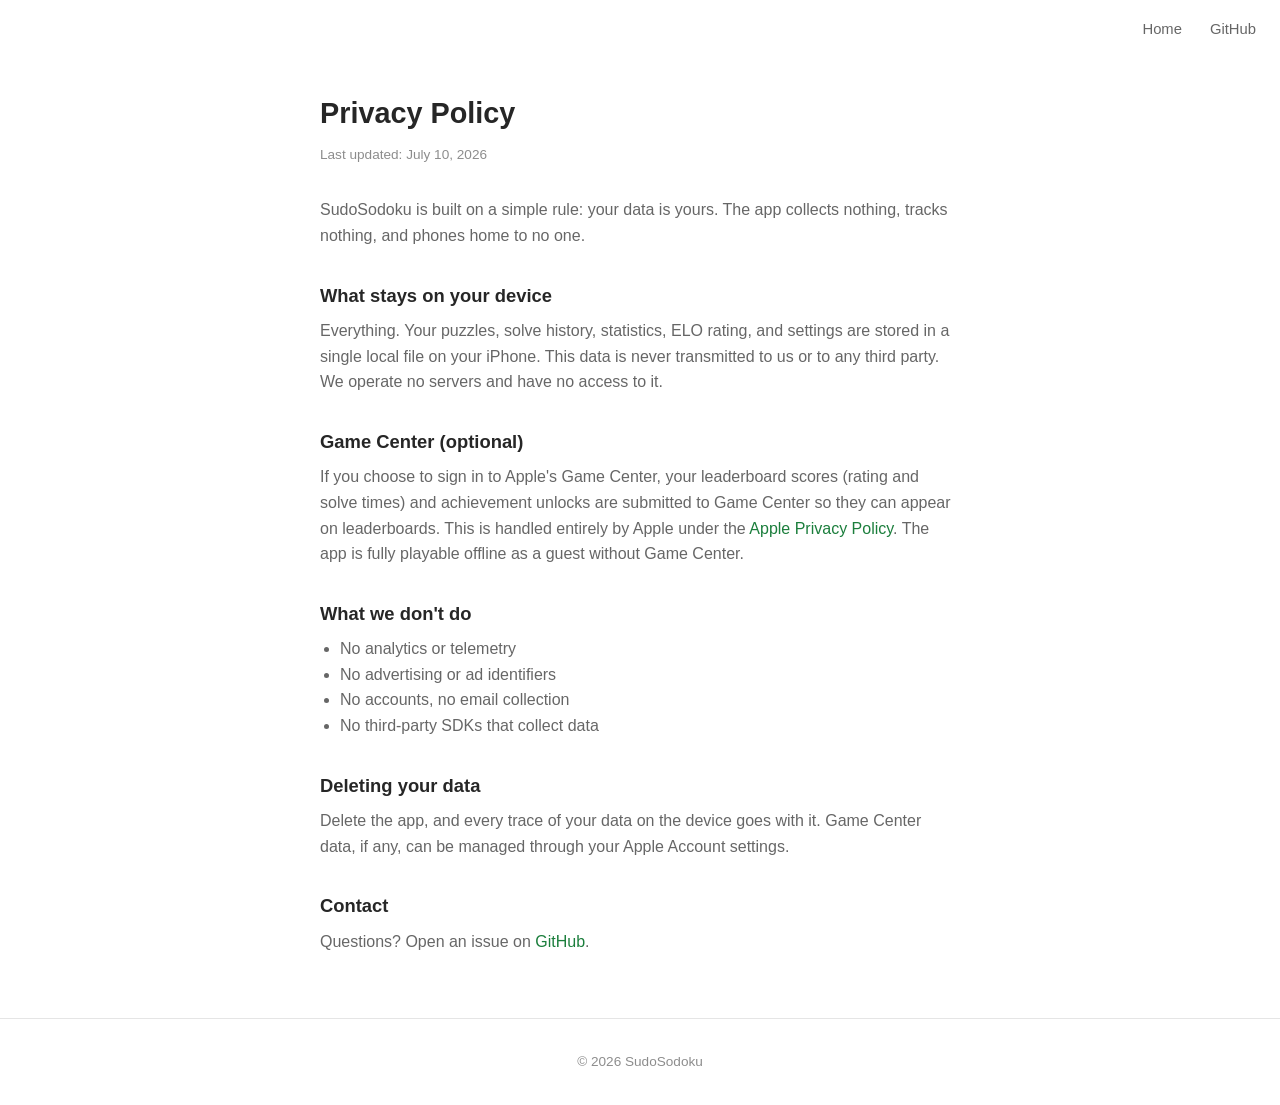
==== privacy.html @ 843bc55e "Initial site: CotEditor-style landing page + privacy policy Plain HTML/CSS, no build step. Apple-min" ====
<!DOCTYPE html>
<html lang="en">

<head>
	<meta charset="UTF-8"/>

	<title>Privacy Policy — SudoSodoku</title>

	<meta name="viewport" content="width=device-width, initial-scale=1"/>
	<meta name="description" content="SudoSodoku privacy policy: everything stays on your device."/>

	<link rel="icon" href="favicon.png" type="image/png"/>
	<link rel="stylesheet" href="css/main.css"/>
	<style>
		article {
			max-width: 40rem;
			margin-inline: auto;
			padding: 2rem 1.5rem 4rem;
		}
		article h1 {
			font-size: 1.8rem;
			margin-block-end: 0.5rem;
		}
		article .updated {
			font-size: 0.85rem;
			color: var(--tertiary-text);
			margin-block-end: 2rem;
		}
		article h2 {
			font-size: 1.15rem;
			text-align: start;
			margin-block: 2rem 0.5rem;
		}
		article p, article li {
			color: var(--secondary-text);
		}
		article ul {
			padding-inline-start: 1.25rem;
		}
	</style>
</head>


<body>

<header>
	<nav><ul>
		<li><a href="./">Home</a></li>
		<li><a href="https://github.com/SudoSodokuApp/SudoSodoku" rel="external">GitHub</a></li>
	</ul></nav>
</header>


<main>
	<article>
		<h1>Privacy Policy</h1>
		<p class="updated">Last updated: July 10, 2026</p>

		<p>SudoSodoku is built on a simple rule: your data is yours.
		The app collects nothing, tracks nothing, and phones home to no one.</p>

		<h2>What stays on your device</h2>
		<p>Everything. Your puzzles, solve history, statistics, ELO rating, and
		settings are stored in a single local file on your iPhone. This data is
		never transmitted to us or to any third party. We operate no servers
		and have no access to it.</p>

		<h2>Game Center (optional)</h2>
		<p>If you choose to sign in to Apple's Game Center, your leaderboard
		scores (rating and solve times) and achievement unlocks are submitted
		to Game Center so they can appear on leaderboards. This is handled
		entirely by Apple under the
		<a href="https://www.apple.com/legal/privacy/" rel="external">Apple Privacy Policy</a>.
		The app is fully playable offline as a guest without Game Center.</p>

		<h2>What we don't do</h2>
		<ul>
			<li>No analytics or telemetry</li>
			<li>No advertising or ad identifiers</li>
			<li>No accounts, no email collection</li>
			<li>No third-party SDKs that collect data</li>
		</ul>

		<h2>Deleting your data</h2>
		<p>Delete the app, and every trace of your data on the device goes with
		it. Game Center data, if any, can be managed through your Apple
		Account settings.</p>

		<h2>Contact</h2>
		<p>Questions? Open an issue on
		<a href="https://github.com/SudoSodokuApp/SudoSodoku/issues" rel="external">GitHub</a>.</p>
	</article>
</main>


<footer>
	<p class="copyright">© 2026 SudoSodoku</p>
</footer>
</body>
</html>
---- css/main.css ----
@charset "UTF-8";

/* == base ============================================================== */

:root {
	color-scheme: light dark;

	--background: light-dark(white, hsl(216, 33%, 7%));
	--text: light-dark(hsla(0, 0%, 0%, .85), hsla(0, 0%, 100%, .9));
	--secondary-text: light-dark(hsla(0, 0%, 0%, .6), hsla(0, 0%, 100%, .62));
	--tertiary-text: light-dark(hsla(0, 0%, 0%, .45), hsla(0, 0%, 100%, .45));
	--separator: light-dark(hsla(0, 0%, 0%, .1), hsla(0, 0%, 100%, .12));
	--card-background: light-dark(hsla(0, 0%, 0%, .03), hsla(0, 0%, 100%, .05));
	--accent: light-dark(hsl(140, 65%, 30%), hsl(142, 70%, 55%));

	/* the terminal is always dark; that's the product */
	--terminal-bg: #0D121A;
	--terminal-green: hsl(142, 70%, 55%);

	--mono: ui-monospace, 'SF Mono', 'Menlo', 'Cascadia Mono', monospace;
}

* {
	margin: 0;
	padding: 0;
}

body {
	font: 1rem/1.6 -apple-system, BlinkMacSystemFont, 'SF Pro', 'Helvetica Neue', 'Segoe UI', sans-serif;
	color: var(--text);
	background: var(--background);
	-webkit-text-size-adjust: 100%;
}

a {
	color: var(--accent);
	text-decoration: none;
}
a:hover {
	text-decoration: underline;
}

code {
	font-family: var(--mono);
	font-size: 0.925em;
}

h2 {
	font-size: 1.6rem;
	font-weight: 600;
	text-align: center;
	margin-block-end: 2.5rem;
}

h3 {
	font-size: 1.05rem;
	font-weight: 600;
}

main > section {
	padding: 3rem 1.5rem;
}


/* == header ============================================================ */

header nav ul {
	display: flex;
	justify-content: flex-end;
	gap: 1.75rem;
	list-style: none;
	padding: 1rem 1.5rem;
}

header nav a {
	color: var(--secondary-text);
	font-size: 0.925rem;
}
header nav a:hover {
	color: var(--accent);
	text-decoration: none;
}


/* == hero ============================================================== */

#top {
	text-align: center;
	padding-block-start: 2.5rem;
	padding-block-end: 1.5rem;
}

.appicon {
	border-radius: 28px;
	box-shadow: 0 8px 32px hsla(142, 70%, 45%, .25);
}

#top h1 {
	font-family: var(--mono);
	font-size: 2.4rem;
	font-weight: 700;
	letter-spacing: -0.02em;
	margin-block-start: 1.25rem;
}

.tagline {
	font-size: 1.15rem;
	color: var(--secondary-text);
	margin-block-start: 0.25rem;
}

#latest {
	margin-block-start: 2rem;
}

.download {
	display: inline-block;
	padding: 0.65em 1.5em;
	border: 1px solid var(--separator);
	border-radius: 2em;
	font-size: 0.95rem;
	font-weight: 500;
}

.coming-soon {
	color: var(--secondary-text);
	background: var(--card-background);
	cursor: default;
}

.platform {
	font-family: var(--mono);
	font-size: 0.8rem;
	color: var(--tertiary-text);
	margin-block-start: 1rem;
}


/* == terminal ========================================================== */

#terminal {
	padding-block: 1.5rem 0;
}

#terminal .window {
	max-width: 34rem;
	margin-inline: auto;
	background: var(--terminal-bg);
	border-radius: 12px;
	border: 1px solid light-dark(hsla(216, 33%, 7%, .15), hsla(0, 0%, 100%, .12));
	box-shadow: 0 20px 60px light-dark(hsla(216, 33%, 20%, .25), hsla(0, 0%, 0%, .6));
	overflow: hidden;
}

#terminal .titlebar {
	display: flex;
	gap: 8px;
	padding: 12px 14px;
	border-block-end: 1px solid hsla(0, 0%, 100%, .07);
}

#terminal .titlebar i {
	width: 12px;
	height: 12px;
	border-radius: 50%;
	background: hsla(0, 0%, 100%, .16);
}

#terminal pre {
	padding: 1.1rem 1.3rem 1.3rem;
	overflow-x: auto;
	font-family: var(--mono);
	font-size: 0.85rem;
	line-height: 1.75;
	color: var(--terminal-green);
	text-shadow: 0 0 8px hsla(142, 70%, 55%, .35);
}

@media (max-width: 480px) {
	#terminal pre {
		padding: 1rem;
		font-size: 0.72rem;
	}
}

.cursor {
	animation: blink 1.1s steps(1) infinite;
}

@keyframes blink {
	50% { opacity: 0; }
}

@media (prefers-reduced-motion: reduce) {
	.cursor { animation: none; }
}


/* == lead ============================================================== */

#lead {
	text-align: center;
	font-size: 1.7rem;
	font-weight: 300;
	color: var(--secondary-text);
	padding: 4rem 1.5rem 1rem;
}


/* == highlights ======================================================== */

#highlights {
	display: grid;
	grid-template-columns: repeat(auto-fit, minmax(15rem, 1fr));
	gap: 2.5rem;
	max-width: 60rem;
	margin-inline: auto;
}

#highlights h2 {
	grid-column: 1 / -1;
	margin-block-end: 0;
}

#highlights section {
	text-align: center;
}

#highlights .cmd {
	font-family: var(--mono);
	font-size: 0.85rem;
	color: var(--accent);
	margin-block: 0.4rem 0.6rem;
}

#highlights p:not(.cmd) {
	font-size: 0.95rem;
	color: var(--secondary-text);
	text-align: start;
}


/* == features ========================================================== */

#features {
	max-width: 60rem;
	margin-inline: auto;
}

#features h2 {
	font-family: var(--mono);
	font-weight: 500;
	color: var(--tertiary-text);
}
#features h2::before { content: '# '; }

#features > div {
	display: grid;
	grid-template-columns: repeat(auto-fit, minmax(16rem, 1fr));
	gap: 1.25rem;
}

#features > div > section {
	padding: 1.4rem 1.5rem;
	background: var(--card-background);
	border-radius: 14px;
}

#features h3 {
	margin-block-end: 0.4rem;
}

#features p {
	font-size: 0.925rem;
	color: var(--secondary-text);
}


/* == develop =========================================================== */

#develop {
	text-align: center;
	padding-block: 4.5rem;
}

#develop p {
	color: var(--secondary-text);
	max-width: 32rem;
	margin: 0.5rem auto 0;
}

#develop .github {
	display: inline-block;
	margin-block-start: 1.75rem;
	padding: 0.65em 1.5em;
	border: 1px solid var(--accent);
	border-radius: 2em;
	font-size: 0.95rem;
	font-weight: 500;
}
#develop .github:hover {
	background: var(--accent);
	color: var(--background);
	text-decoration: none;
}


/* == footer ============================================================ */

footer {
	border-block-start: 1px solid var(--separator);
	padding: 2rem 1.5rem;
	text-align: center;
}

footer .copyright {
	font-size: 0.85rem;
	color: var(--tertiary-text);
}
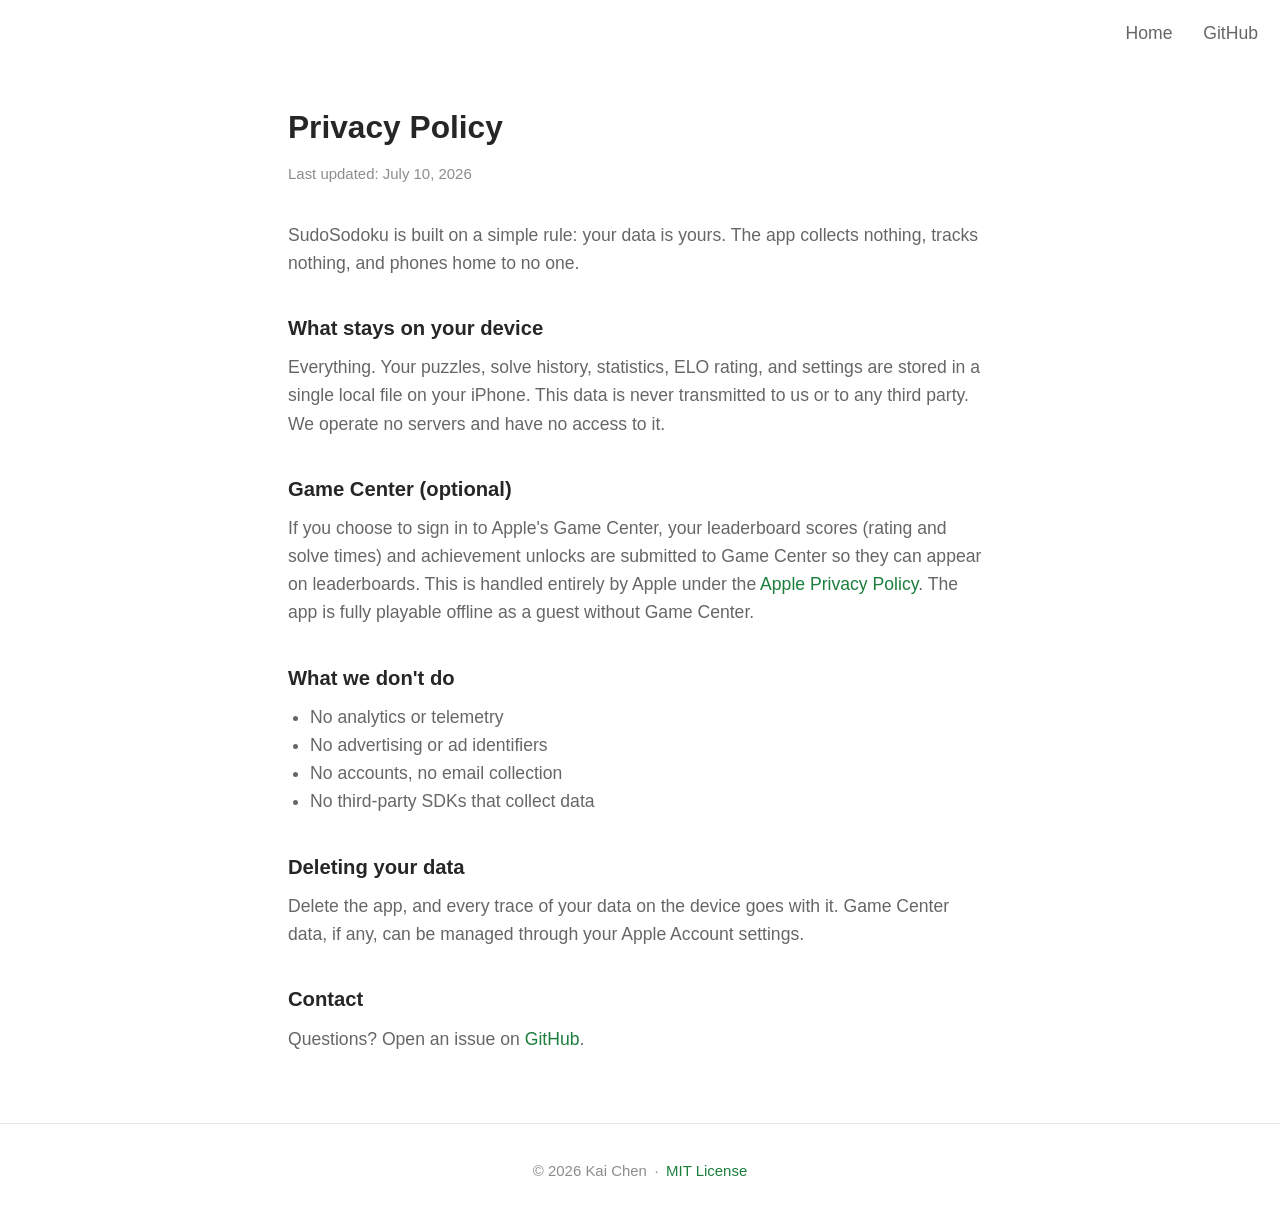
==== commit f11be2ed: "Add MIT License attribution to footers and develop section Co-Authored-By: Claude Fable 5 <noreply@a" ====
--- a/privacy.html
+++ b/privacy.html
@@ -94,7 +94,7 @@
 
 
 <footer>
-	<p class="copyright">© 2026 SudoSodoku</p>
+	<p class="copyright">© 2026 Kai Chen&ensp;·&ensp;<a href="https://github.com/SudoSodokuApp/SudoSodoku/blob/main/LICENSE" rel="external">MIT License</a></p>
 </footer>
 </body>
 </html>
--- a/css/main.css
+++ b/css/main.css
@@ -25,6 +25,11 @@
 	padding: 0;
 }
 
+html {
+	/* global type scale: all rem-based sizes and widths grow together */
+	font-size: 110%;
+}
+
 body {
 	font: 1rem/1.6 -apple-system, BlinkMacSystemFont, 'SF Pro', 'Helvetica Neue', 'Segoe UI', sans-serif;
 	color: var(--text);
@@ -58,7 +63,7 @@
 }
 
 main > section {
-	padding: 3rem 1.5rem;
+	padding: 3rem 1.25rem;
 }
 
 
@@ -69,12 +74,12 @@
 	justify-content: flex-end;
 	gap: 1.75rem;
 	list-style: none;
-	padding: 1rem 1.5rem;
+	padding: 1.1rem 1.25rem;
 }
 
 header nav a {
 	color: var(--secondary-text);
-	font-size: 0.925rem;
+	font-size: 1rem;
 }
 header nav a:hover {
 	color: var(--accent);
@@ -163,8 +168,12 @@
 	width: 12px;
 	height: 12px;
 	border-radius: 50%;
-	background: hsla(0, 0%, 100%, .16);
-}
+}
+
+/* macOS traffic lights */
+#terminal .titlebar i:nth-child(1) { background: #FF5F57; }
+#terminal .titlebar i:nth-child(2) { background: #FEBC2E; }
+#terminal .titlebar i:nth-child(3) { background: #28C840; }
 
 #terminal pre {
 	padding: 1.1rem 1.3rem 1.3rem;
@@ -177,9 +186,12 @@
 }
 
 @media (max-width: 480px) {
+	#terminal {
+		padding-inline: 0.75rem;
+	}
 	#terminal pre {
-		padding: 1rem;
-		font-size: 0.72rem;
+		padding: 0.9rem 1rem;
+		font-size: 0.62rem;
 	}
 }
 
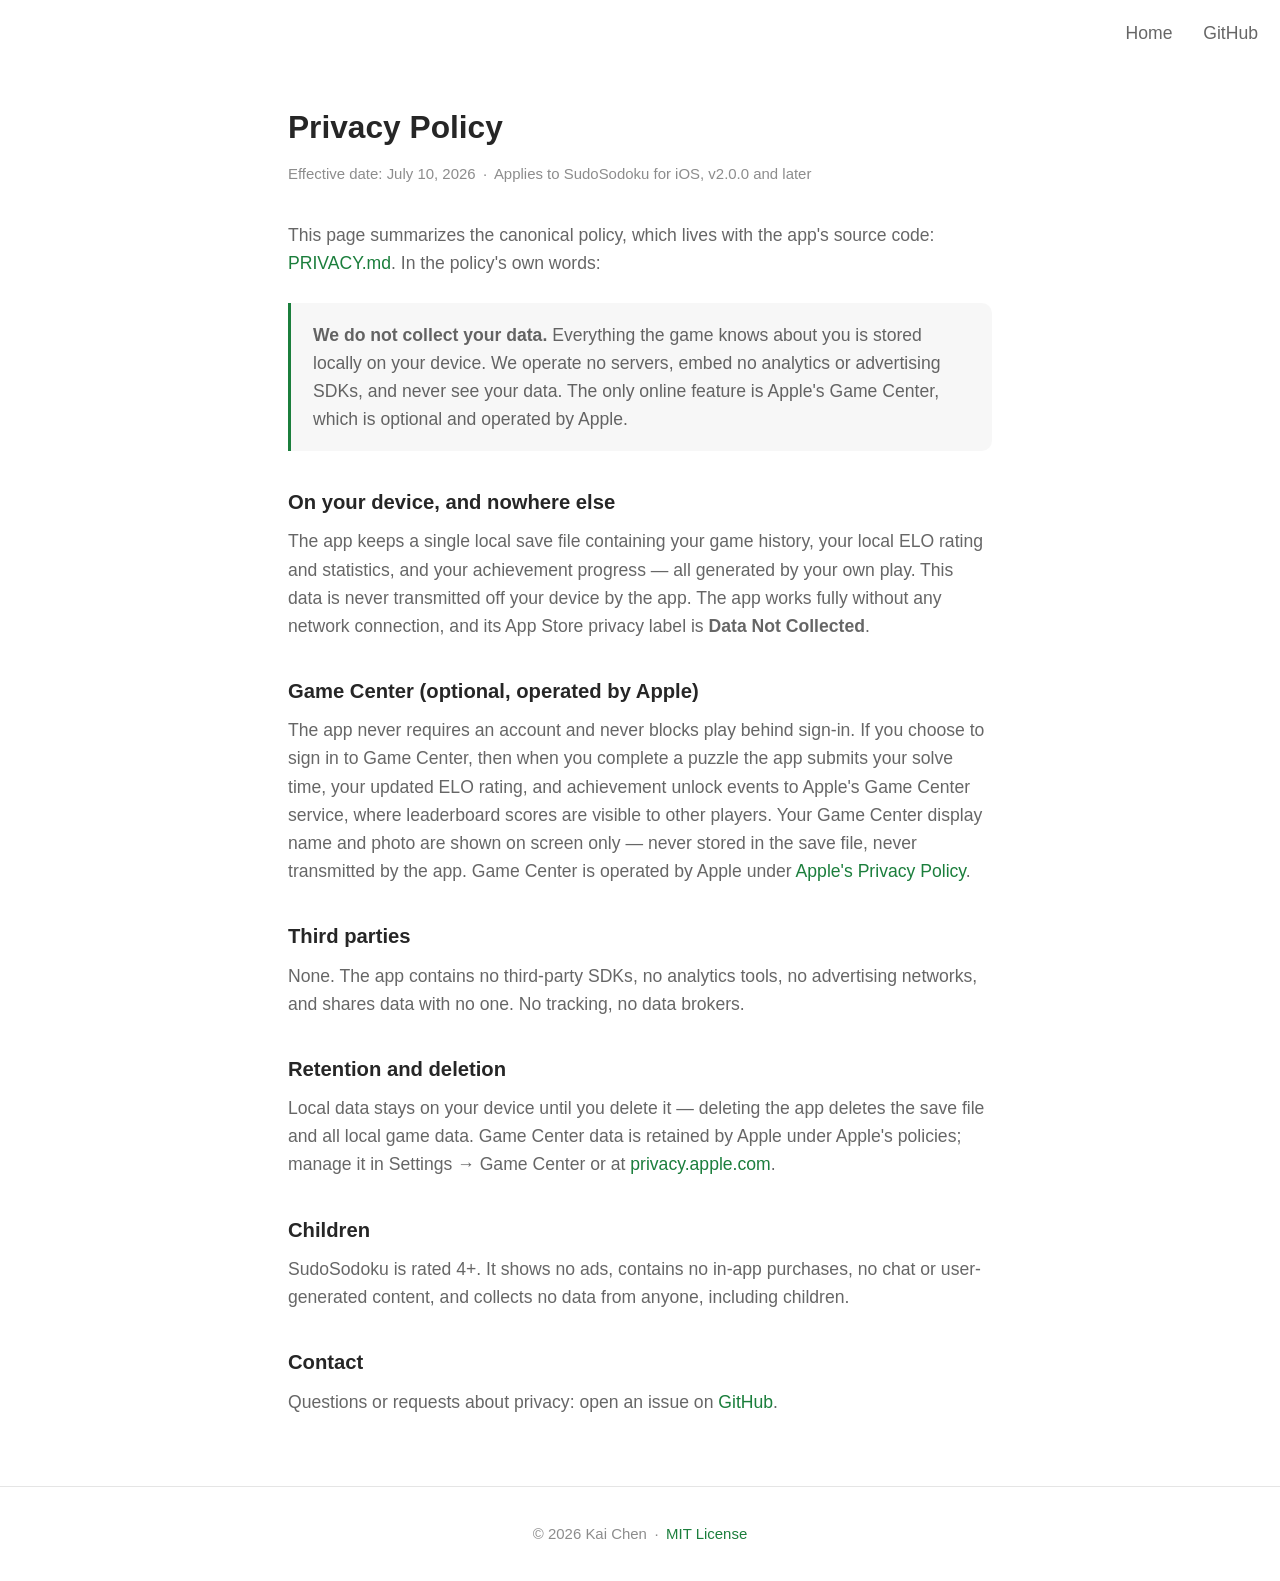
==== commit 03329a74: "Apply v2.0 launch brief: new slogan, four-pillar highlights, privacy page quotes PRIVACY.md - Slogan" ====
--- a/privacy.html
+++ b/privacy.html
@@ -7,7 +7,7 @@
 	<title>Privacy Policy — SudoSodoku</title>
 
 	<meta name="viewport" content="width=device-width, initial-scale=1"/>
-	<meta name="description" content="SudoSodoku privacy policy: everything stays on your device."/>
+	<meta name="description" content="SudoSodoku privacy policy: we do not collect your data. Everything stays on your device."/>
 
 	<link rel="icon" href="favicon.png" type="image/png"/>
 	<link rel="stylesheet" href="css/main.css"/>
@@ -15,7 +15,7 @@
 		article {
 			max-width: 40rem;
 			margin-inline: auto;
-			padding: 2rem 1.5rem 4rem;
+			padding: 2rem 1.25rem 4rem;
 		}
 		article h1 {
 			font-size: 1.8rem;
@@ -37,6 +37,13 @@
 		article ul {
 			padding-inline-start: 1.25rem;
 		}
+		article blockquote {
+			margin-block: 1.5rem;
+			padding: 1rem 1.25rem;
+			border-inline-start: 3px solid var(--accent);
+			background: var(--card-background);
+			border-radius: 0 10px 10px 0;
+		}
 	</style>
 </head>
 
@@ -54,40 +61,58 @@
 <main>
 	<article>
 		<h1>Privacy Policy</h1>
-		<p class="updated">Last updated: July 10, 2026</p>
+		<p class="updated">Effective date: July 10, 2026&ensp;·&ensp;Applies to SudoSodoku for iOS, v2.0.0 and later</p>
 
-		<p>SudoSodoku is built on a simple rule: your data is yours.
-		The app collects nothing, tracks nothing, and phones home to no one.</p>
+		<p>This page summarizes the canonical policy, which lives with the app's
+		source code:
+		<a href="https://github.com/SudoSodokuApp/SudoSodoku/blob/main/PRIVACY.md" rel="external">PRIVACY.md</a>.
+		In the policy's own words:</p>
 
-		<h2>What stays on your device</h2>
-		<p>Everything. Your puzzles, solve history, statistics, ELO rating, and
-		settings are stored in a single local file on your iPhone. This data is
-		never transmitted to us or to any third party. We operate no servers
-		and have no access to it.</p>
+		<blockquote>
+			<p><strong>We do not collect your data.</strong> Everything the game knows
+			about you is stored locally on your device. We operate no servers, embed
+			no analytics or advertising SDKs, and never see your data. The only
+			online feature is Apple's Game Center, which is optional and operated
+			by Apple.</p>
+		</blockquote>
 
-		<h2>Game Center (optional)</h2>
-		<p>If you choose to sign in to Apple's Game Center, your leaderboard
-		scores (rating and solve times) and achievement unlocks are submitted
-		to Game Center so they can appear on leaderboards. This is handled
-		entirely by Apple under the
-		<a href="https://www.apple.com/legal/privacy/" rel="external">Apple Privacy Policy</a>.
-		The app is fully playable offline as a guest without Game Center.</p>
+		<h2>On your device, and nowhere else</h2>
+		<p>The app keeps a single local save file containing your game history,
+		your local ELO rating and statistics, and your achievement progress —
+		all generated by your own play. This data is never transmitted off your
+		device by the app. The app works fully without any network connection,
+		and its App Store privacy label is <strong>Data Not Collected</strong>.</p>
 
-		<h2>What we don't do</h2>
-		<ul>
-			<li>No analytics or telemetry</li>
-			<li>No advertising or ad identifiers</li>
-			<li>No accounts, no email collection</li>
-			<li>No third-party SDKs that collect data</li>
-		</ul>
+		<h2>Game Center (optional, operated by Apple)</h2>
+		<p>The app never requires an account and never blocks play behind
+		sign-in. If you choose to sign in to Game Center, then when you complete
+		a puzzle the app submits your solve time, your updated ELO rating, and
+		achievement unlock events to Apple's Game Center service, where
+		leaderboard scores are visible to other players. Your Game Center
+		display name and photo are shown on screen only — never stored in the
+		save file, never transmitted by the app. Game Center is operated by
+		Apple under
+		<a href="https://www.apple.com/legal/privacy/" rel="external">Apple's Privacy Policy</a>.</p>
 
-		<h2>Deleting your data</h2>
-		<p>Delete the app, and every trace of your data on the device goes with
-		it. Game Center data, if any, can be managed through your Apple
-		Account settings.</p>
+		<h2>Third parties</h2>
+		<p>None. The app contains no third-party SDKs, no analytics tools, no
+		advertising networks, and shares data with no one. No tracking, no data
+		brokers.</p>
+
+		<h2>Retention and deletion</h2>
+		<p>Local data stays on your device until you delete it — deleting the
+		app deletes the save file and all local game data. Game Center data is
+		retained by Apple under Apple's policies; manage it in
+		Settings&nbsp;→&nbsp;Game&nbsp;Center or at
+		<a href="https://privacy.apple.com" rel="external">privacy.apple.com</a>.</p>
+
+		<h2>Children</h2>
+		<p>SudoSodoku is rated 4+. It shows no ads, contains no in-app
+		purchases, no chat or user-generated content, and collects no data from
+		anyone, including children.</p>
 
 		<h2>Contact</h2>
-		<p>Questions? Open an issue on
+		<p>Questions or requests about privacy: open an issue on
 		<a href="https://github.com/SudoSodokuApp/SudoSodoku/issues" rel="external">GitHub</a>.</p>
 	</article>
 </main>
--- a/css/main.css
+++ b/css/main.css
@@ -223,7 +223,8 @@
 
 #highlights {
 	display: grid;
-	grid-template-columns: repeat(auto-fit, minmax(15rem, 1fr));
+	/* four pillars: 2×2 on desktop, single column on narrow screens */
+	grid-template-columns: repeat(auto-fit, minmax(20rem, 1fr));
 	gap: 2.5rem;
 	max-width: 60rem;
 	margin-inline: auto;
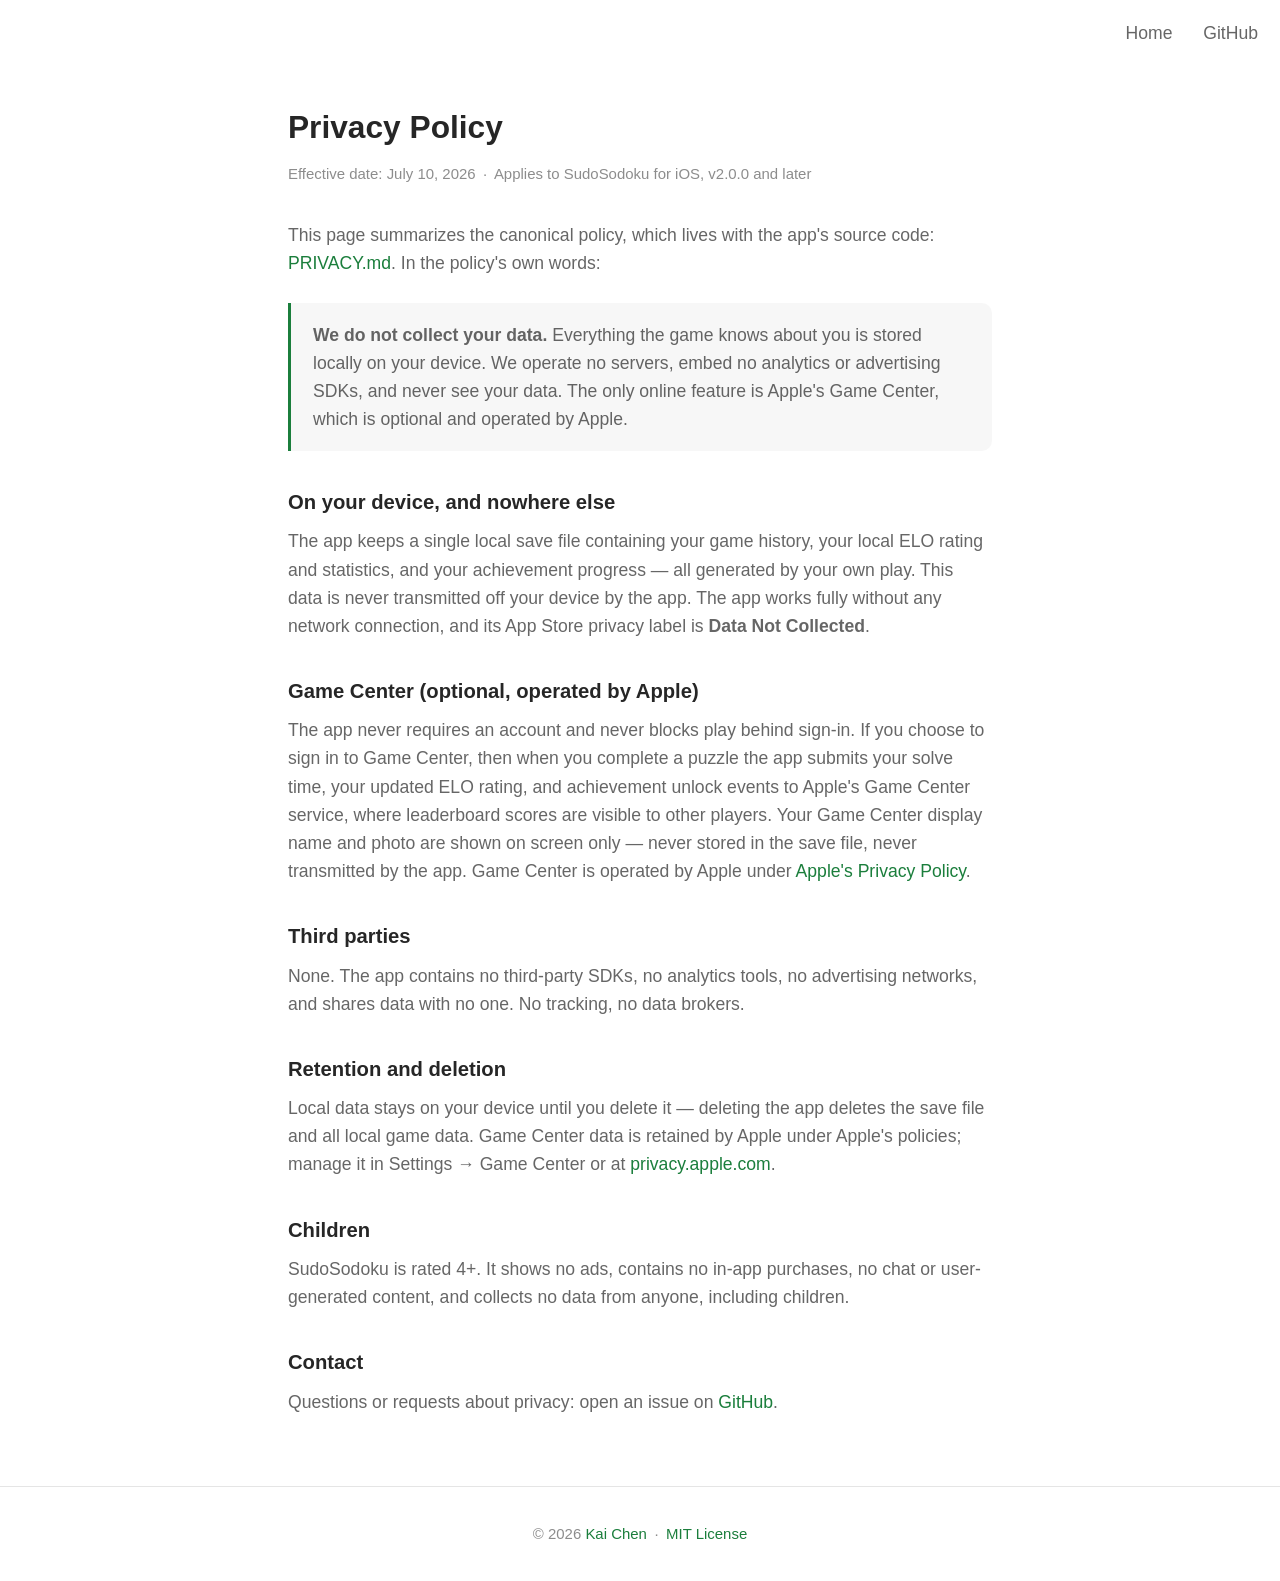
==== commit 785200cf: "Button back to 'Coming soon to the App Store'; footer name links to kaichen.dev Co-Authored-By: Clau" ====
--- a/privacy.html
+++ b/privacy.html
@@ -119,7 +119,7 @@
 
 
 <footer>
-	<p class="copyright">© 2026 Kai Chen&ensp;·&ensp;<a href="https://github.com/SudoSodokuApp/SudoSodoku/blob/main/LICENSE" rel="external">MIT License</a></p>
+	<p class="copyright">© 2026 <a href="https://kaichen.dev" rel="external">Kai Chen</a>&ensp;·&ensp;<a href="https://github.com/SudoSodokuApp/SudoSodoku/blob/main/LICENSE" rel="external">MIT License</a></p>
 </footer>
 </body>
 </html>
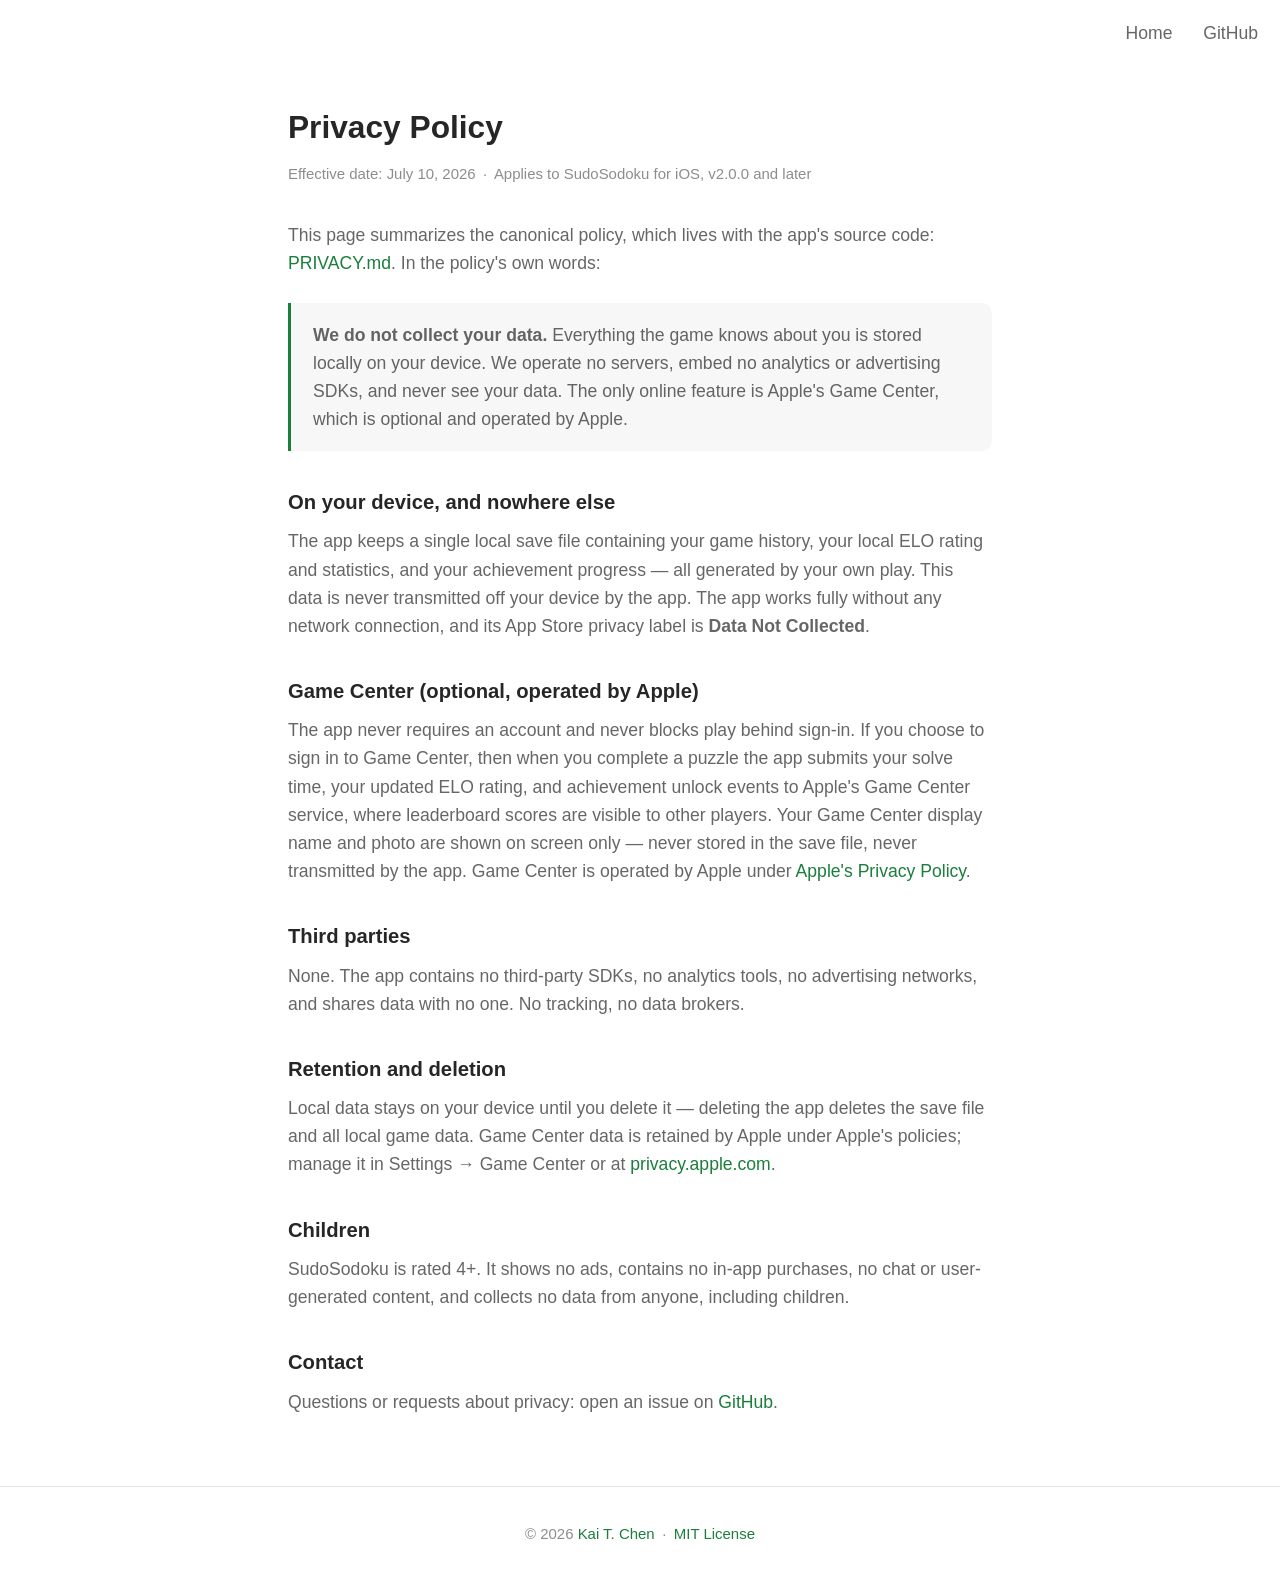
==== commit af3c4336: "Footer credit: Kai Chen -> Kai T. Chen Co-Authored-By: Claude Fable 5 <noreply@anthropic.com>" ====
--- a/privacy.html
+++ b/privacy.html
@@ -119,7 +119,7 @@
 
 
 <footer>
-	<p class="copyright">© 2026 <a href="https://kaichen.dev" rel="external">Kai Chen</a>&ensp;·&ensp;<a href="https://github.com/SudoSodokuApp/SudoSodoku/blob/main/LICENSE" rel="external">MIT License</a></p>
+	<p class="copyright">© 2026 <a href="https://kaichen.dev" rel="external">Kai T. Chen</a>&ensp;·&ensp;<a href="https://github.com/SudoSodokuApp/SudoSodoku/blob/main/LICENSE" rel="external">MIT License</a></p>
 </footer>
 </body>
 </html>
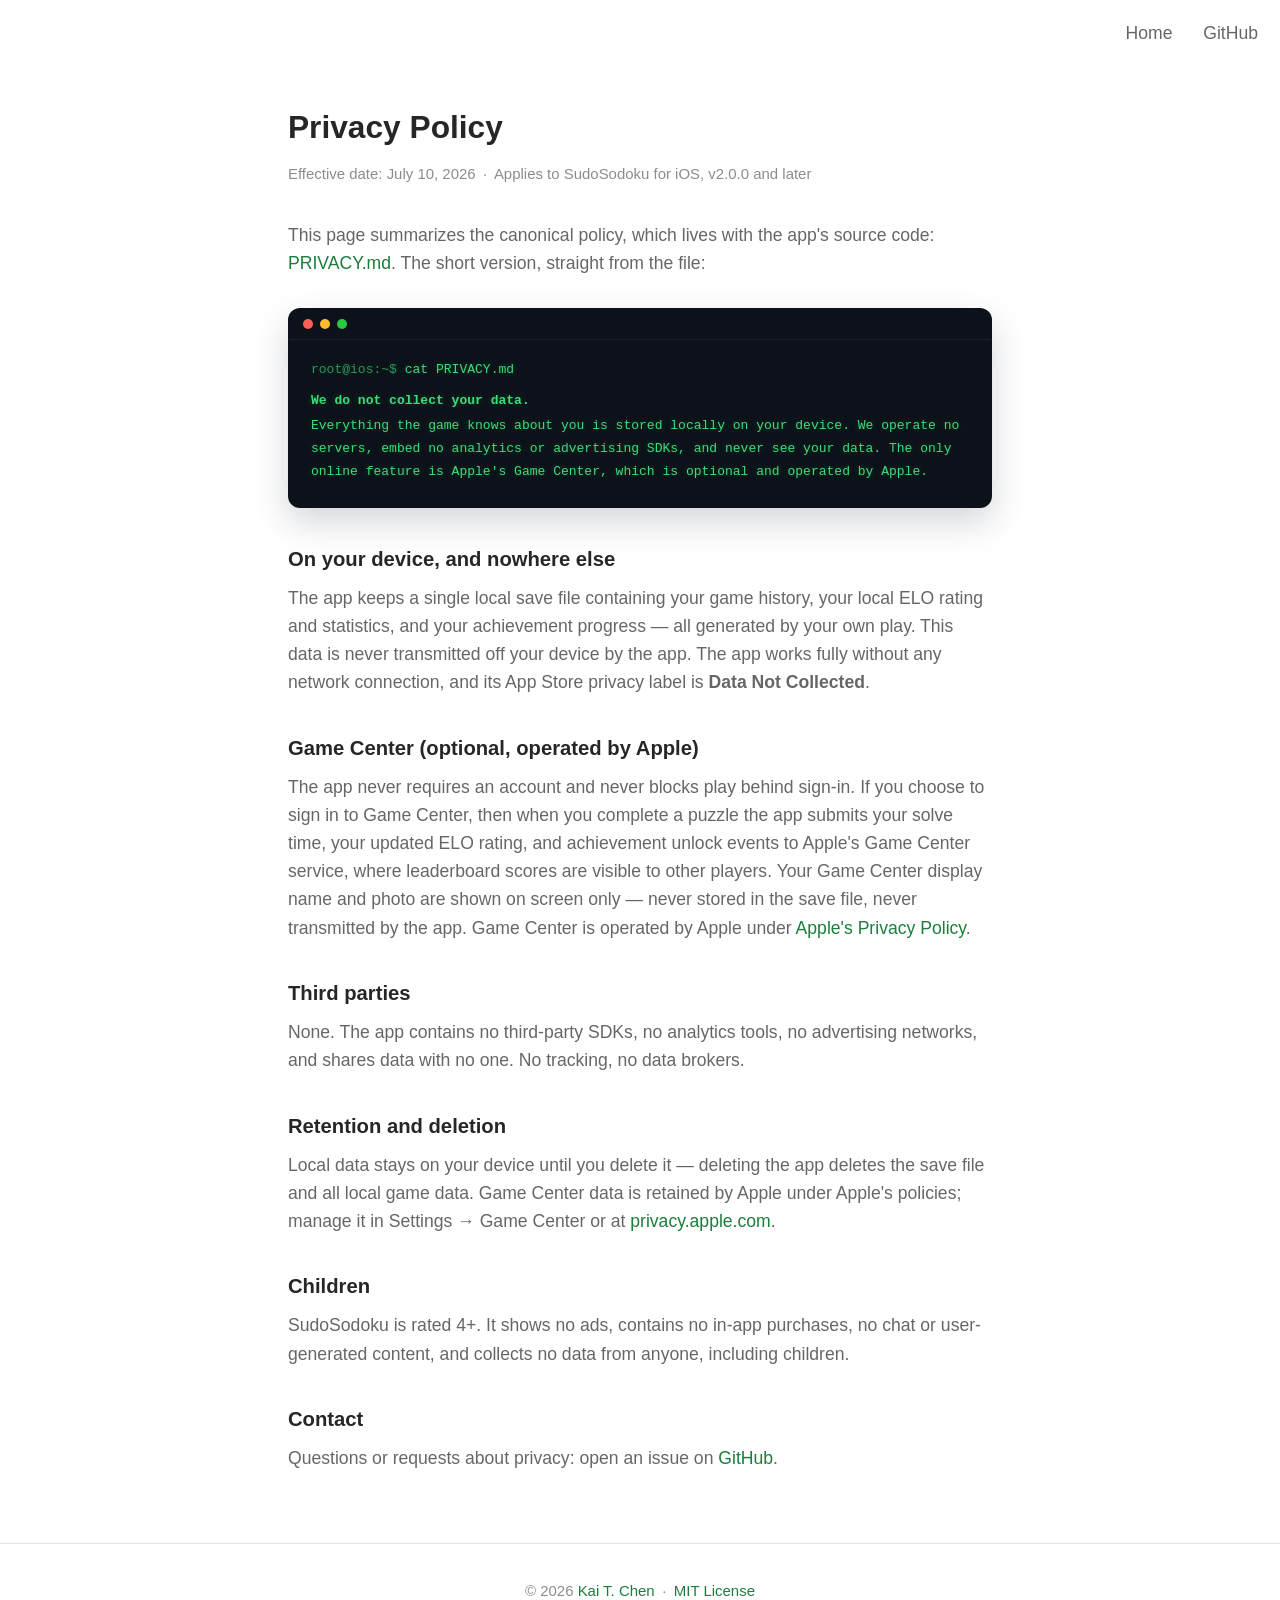
==== commit d716d99a: "Redesign privacy quote as a terminal window, not a blockquote card Replaces the generic left-border/" ====
--- a/privacy.html
+++ b/privacy.html
@@ -37,12 +37,49 @@
 		article ul {
 			padding-inline-start: 1.25rem;
 		}
-		article blockquote {
-			margin-block: 1.5rem;
-			padding: 1rem 1.25rem;
-			border-inline-start: 3px solid var(--accent);
-			background: var(--card-background);
-			border-radius: 0 10px 10px 0;
+		.terminal-quote {
+			margin-block: 1.75rem;
+			border-radius: 12px;
+			overflow: hidden;
+			background: var(--terminal-bg);
+			border: 1px solid light-dark(hsla(216, 33%, 7%, .15), hsla(0, 0%, 100%, .12));
+			box-shadow: 0 14px 34px light-dark(hsla(216, 33%, 20%, .2), hsla(0, 0%, 0%, .55));
+		}
+		.terminal-quote .titlebar {
+			display: flex;
+			gap: 7px;
+			padding: 10px 14px;
+			border-block-end: 1px solid hsla(0, 0%, 100%, .07);
+		}
+		.terminal-quote .titlebar i {
+			width: 10px;
+			height: 10px;
+			border-radius: 50%;
+		}
+		.terminal-quote .titlebar i:nth-child(1) { background: #FF5F57; }
+		.terminal-quote .titlebar i:nth-child(2) { background: #FEBC2E; }
+		.terminal-quote .titlebar i:nth-child(3) { background: #28C840; }
+		.terminal-quote pre {
+			margin: 0;
+			padding: 1rem 1.25rem 1.3rem;
+			font-family: var(--mono);
+			font-size: 0.8rem;
+			line-height: 1.75;
+			color: var(--terminal-green);
+			white-space: pre-wrap;
+			text-shadow: 0 0 6px hsla(142, 70%, 55%, .25);
+		}
+		.terminal-quote .prompt {
+			opacity: .65;
+		}
+		.terminal-quote .headline {
+			display: block;
+			margin-block: 0.6em 0.2em;
+			font-weight: 700;
+		}
+		.terminal-quote .body {
+			display: block;
+			white-space: normal;
 		}
 	</style>
 </head>
@@ -66,15 +103,13 @@
 		<p>This page summarizes the canonical policy, which lives with the app's
 		source code:
 		<a href="https://github.com/SudoSodokuApp/SudoSodoku/blob/main/PRIVACY.md" rel="external">PRIVACY.md</a>.
-		In the policy's own words:</p>
+		The short version, straight from the file:</p>
 
-		<blockquote>
-			<p><strong>We do not collect your data.</strong> Everything the game knows
-			about you is stored locally on your device. We operate no servers, embed
-			no analytics or advertising SDKs, and never see your data. The only
-			online feature is Apple's Game Center, which is optional and operated
-			by Apple.</p>
-		</blockquote>
+		<div class="terminal-quote">
+			<div class="titlebar" aria-hidden="true"><i></i><i></i><i></i></div>
+			<pre><code><span class="prompt">root@ios:~$</span> cat PRIVACY.md
+<span class="headline">We do not collect your data.</span><span class="body">Everything the game knows about you is stored locally on your device. We operate no servers, embed no analytics or advertising SDKs, and never see your data. The only online feature is Apple's Game Center, which is optional and operated by Apple.</span></code></pre>
+		</div>
 
 		<h2>On your device, and nowhere else</h2>
 		<p>The app keeps a single local save file containing your game history,
--- a/css/main.css
+++ b/css/main.css
@@ -208,6 +208,38 @@
 }
 
 
+/* == screenshots ======================================================= */
+
+#screenshots {
+	padding-block: 2rem 0;
+}
+
+#screenshots .strip {
+	display: flex;
+	gap: 1.25rem;
+	max-width: 60rem;
+	margin-inline: auto;
+	overflow-x: auto;
+	scroll-snap-type: x mandatory;
+	padding: 0.5rem 0.25rem 1.25rem;
+	scrollbar-width: thin;
+}
+
+#screenshots figure {
+	flex: none;
+	scroll-snap-align: center;
+}
+
+#screenshots img {
+	display: block;
+	width: clamp(300px, 93vw, 375px);
+	height: auto;
+	border-radius: 20px;
+	border: 1px solid var(--separator);
+	box-shadow: 0 10px 30px light-dark(hsla(216, 33%, 20%, .18), hsla(0, 0%, 0%, .5));
+}
+
+
 /* == lead ============================================================== */
 
 #lead {
